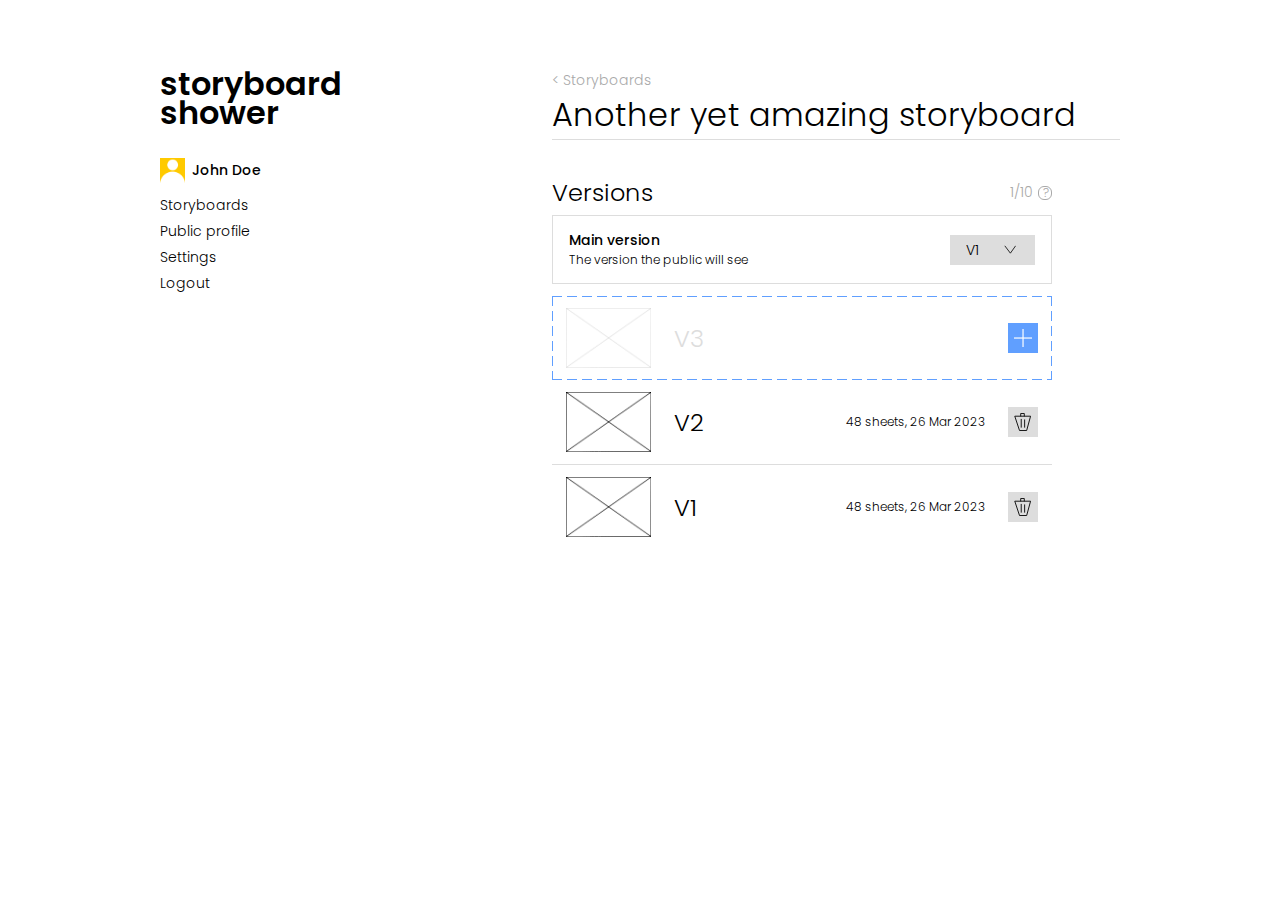
==== src/storyboard.html @ 3986ce91 "Pointer cursor on dropdown" ====
<!DOCTYPE html>
    <head>
        <title>Storyboard Shower</title>

        <link href="css/storyboard.css" rel="stylesheet" />
    </head>

    <body>
        <div id="main-layout">
            <div id="menu">
                <div id="title">
                    storyboard<br/>shower
                </div>
                <div id="user-bar">
                    <div id="user-image">
                        <img src="images/user.jpg"/>
                    </div>
                    <div id="user-name" class="global-regular-text-accent">
                        John Doe
                    </div>
                </div>
                <div id="menu-list">
                    <div><a href="">Storyboards</a></div>
                    <div><a href="">Public profile</a></div>
                    <div><a href="">Settings</a></div>
                    <div><a href="">Logout</a></div>
                </div>
            </div>
            <div id="content">
                <div id="header">
                    <a href="./storyboards.html" class="global-grey-text">
                        &lt; Storyboards
                    </a>
                    <div class="global-h2">
                        Another yet amazing storyboard
                    </div>
                </div>
                <div id="double-panel">
                    <div id="versions-panel">
                        <div id="versions-header">
                            <div class="global-h3">Versions</div>
                            <div class="global-grey-text">
                                1/10
                            </div>
                            <div id="info-button" class="global-description-text global-grey-text">
                                ?
                            </div>
                        </div>
                        <div id="main-version-selector" class="option-block">
                            <div class="option-upper-bar">
                                <div>
                                    <div class="global-regular-text-accent">
                                        Main version
                                    </div>
                                    <div class="global-description-text">
                                        The version the public will see
                                    </div>
                                </div>
                                <div>
                                    <select id="main-version-dropdown">
                                        <option id="V1">V1</option>
                                        <option id="V2">V2</option>
                                        <option id="V3">V3</option>
                                    </select>
                                </div>
                            </div>
                        </div>
                        <div id="versions-list">
                            <div class="new-version">
                                <img src="images/placeholder_grey.png" />
                                <div class="global-h3 global-light-grey-text">V3</div>
                                <div class="spacer"></div>
                                <a class="global-button global-button-accent global-small-icon-button" title="Add a new version">
                                    <img src="images/plus.png">
                                </a>
                            </div>
                            <div class="middle-version">
                                <img src="images/placeholder.png" />
                                <div class="global-h3 ">V2</div>
                                <div class="spacer"></div>
                                <div class="global-description-text">48 sheets, 26 Mar 2023</div>
                                <a class="global-button global-small-icon-button" title="Delete version">
                                    <img src="images/trashbin.svg">
                                </a>
                            </div>
                            <div>
                                <img src="images/placeholder.png" />
                                <div class="global-h3 ">V1</div>
                                <div class="spacer"></div>
                                <div class="global-description-text">48 sheets, 26 Mar 2023</div>
                                <a class="global-button global-small-icon-button" title="Delete version">
                                    <img src="images/trashbin.svg">
                                </a>
                            </div>
                        </div>
                    </div>
                    <div id="options-panel">

                    </div>
                </div>
            </div>
        </div>
    </body>
</html>
---- src/css/storyboard.css ----
@import url(./global.css);
@import url(./menu.css);

#content {
    width: 1000px;
}

#header {
    border-bottom: 1px solid var(--color-grey-light);
}

#double-panel {
    padding-top: 35px;
    display: flex;
    gap: 64px;
}

#versions-panel {
    width: 500px;
}

#versions-header {
    display: flex;
    align-items: center;
    gap: 5px;

    padding-bottom: 5px;
}

/* Versions header */
#versions-header>.global-h3 {
    flex-grow: 1;
}

#info-button {
    width: 12px;
    height: 12px;
    border: 1px solid var(--color-grey-medium);
    border-radius: 6px;
    display: flex;
    align-items: center;
    justify-content: center;
    cursor: help;
}

/* All options (the main versions selector too) are option blocks */
.option-block {
    border: 1px solid var(--color-grey-light);
    padding: 14px 16px;
}

.option-upper-bar {
    display: flex;
    align-items: center;
    justify-content: space-between;
}

#versions-list {
    margin-top: 12px;
}

#versions-list>div {
    display: flex;
    align-items: center;
    gap: 23px;
    height: 84px;
    padding: 0px 14px;
}

#versions-list>div>img {
    height: 60px;
}

#versions-list>div>.spacer {
    flex-grow: 1;
}

.new-version {
    background-image: 
        linear-gradient(to right,  var(--color-accent) 66%, transparent 33%), 
        linear-gradient(to right,  var(--color-accent) 66%, transparent 33%), 
        linear-gradient(to bottom, var(--color-accent) 66%, transparent 33%), 
        linear-gradient(to bottom, var(--color-accent) 66%, transparent 33%);
    background-position: left top, left bottom, left top, right top;
    background-repeat: repeat-x, repeat-x, repeat-y, repeat-y;
    background-size: 15px 1px, 15px 1px, 1px 15px, 1px 15px;
}

.middle-version {
    height: 59px;
    border-bottom: 1px solid var(--color-grey-light);
}
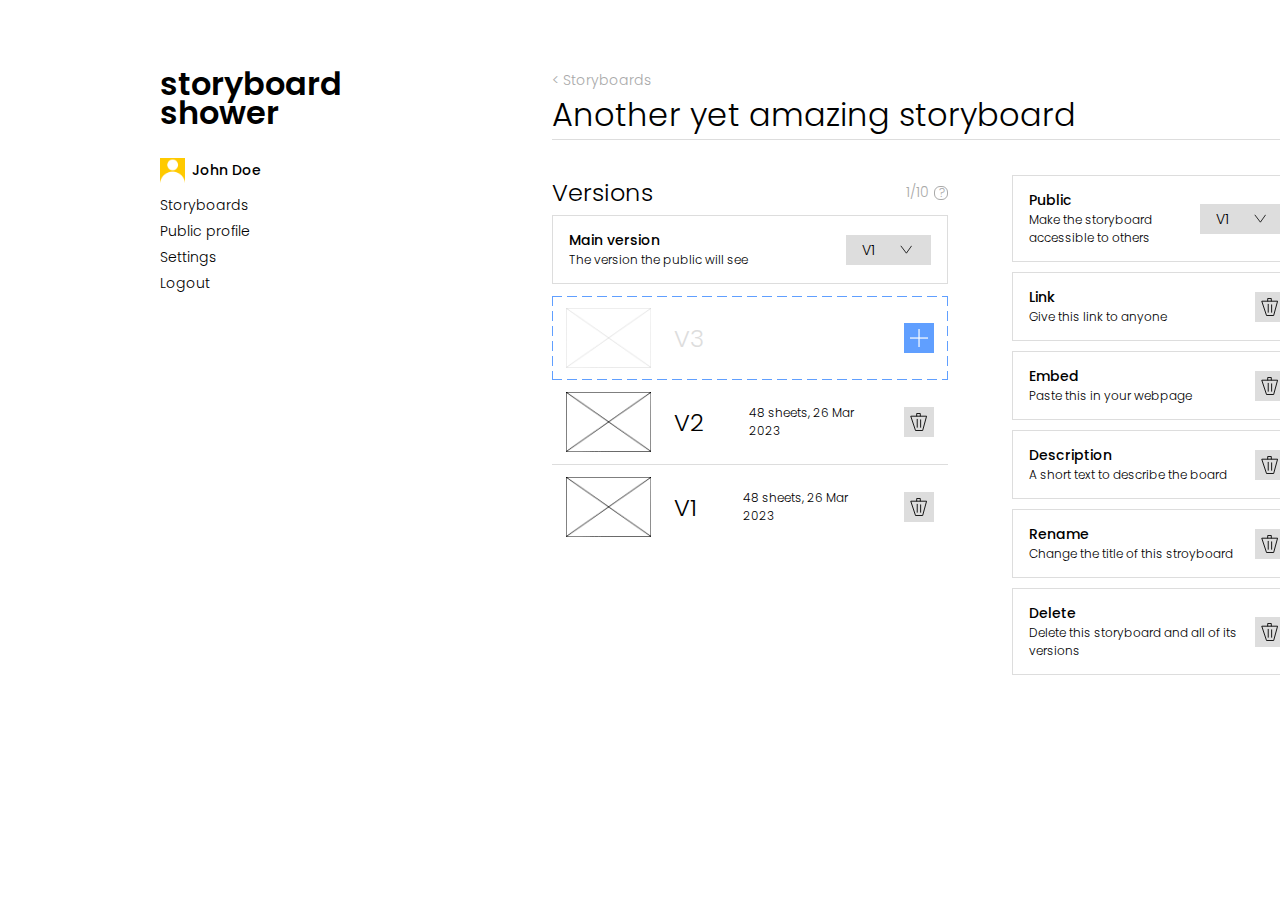
==== commit 5a3c1723: "Basic option blocks" ====
--- a/src/storyboard.html
+++ b/src/storyboard.html
@@ -94,8 +94,117 @@
                             </div>
                         </div>
                     </div>
+                    
                     <div id="options-panel">
-
+                        <div class="option-block">
+                            <div class="option-upper-bar">
+                                <div>
+                                    <div class="global-regular-text-accent">
+                                        Public
+                                    </div>
+                                    <div class="global-description-text">
+                                        Make the storyboard accessible to others
+                                    </div>
+                                </div>
+                                <div>
+                                    <select id="main-version-dropdown">
+                                        <option id="V1">V1</option>
+                                        <option id="V2">V2</option>
+                                        <option id="V3">V3</option>
+                                    </select>
+                                </div>
+                            </div>
+                        </div>
+
+                        <div class="option-block">
+                            <div class="option-upper-bar">
+                                <div>
+                                    <div class="global-regular-text-accent">
+                                        Link
+                                    </div>
+                                    <div class="global-description-text">
+                                        Give this link to anyone
+                                    </div>
+                                </div>
+                                <div>
+                                    <a class="global-button global-small-icon-button" title="Copy link">
+                                        <img src="images/trashbin.svg">
+                                    </a>
+                                </div>
+                            </div>
+                        </div>
+
+                        <div class="option-block">
+                            <div class="option-upper-bar">
+                                <div>
+                                    <div class="global-regular-text-accent">
+                                        Embed
+                                    </div>
+                                    <div class="global-description-text">
+                                        Paste this in your webpage
+                                    </div>
+                                </div>
+                                <div>
+                                    <a class="global-button global-small-icon-button" title="Copy code">
+                                        <img src="images/trashbin.svg">
+                                    </a>
+                                </div>
+                            </div>
+                        </div>
+
+                        <div class="option-block">
+                            <div class="option-upper-bar">
+                                <div>
+                                    <div class="global-regular-text-accent">
+                                        Description
+                                    </div>
+                                    <div class="global-description-text">
+                                        A short text to describe the board
+                                    </div>
+                                </div>
+                                <div>
+                                    <a class="global-button global-small-icon-button" title="Copy link">
+                                        <img src="images/trashbin.svg">
+                                    </a>
+                                </div>
+                            </div>
+                        </div>
+
+                        <div class="option-block">
+                            <div class="option-upper-bar">
+                                <div>
+                                    <div class="global-regular-text-accent">
+                                        Rename
+                                    </div>
+                                    <div class="global-description-text">
+                                        Change the title of this stroyboard
+                                    </div>
+                                </div>
+                                <div>
+                                    <a class="global-button global-small-icon-button" title="Copy link">
+                                        <img src="images/trashbin.svg">
+                                    </a>
+                                </div>
+                            </div>
+                        </div>
+
+                        <div class="option-block">
+                            <div class="option-upper-bar">
+                                <div>
+                                    <div class="global-regular-text-accent">
+                                        Delete
+                                    </div>
+                                    <div class="global-description-text">
+                                        Delete this storyboard and all of its versions
+                                    </div>
+                                </div>
+                                <div>
+                                    <a class="global-button global-small-icon-button" title="Copy link">
+                                        <img src="images/trashbin.svg">
+                                    </a>
+                                </div>
+                            </div>
+                        </div>
                     </div>
                 </div>
             </div>
--- a/src/css/storyboard.css
+++ b/src/css/storyboard.css
@@ -30,6 +30,13 @@
 /* Versions header */
 #versions-header>.global-h3 {
     flex-grow: 1;
+}
+
+#options-panel {
+    flex-grow: 1;
+    display: flex;
+    flex-direction: column;
+    gap: 10px;
 }
 
 #info-button {
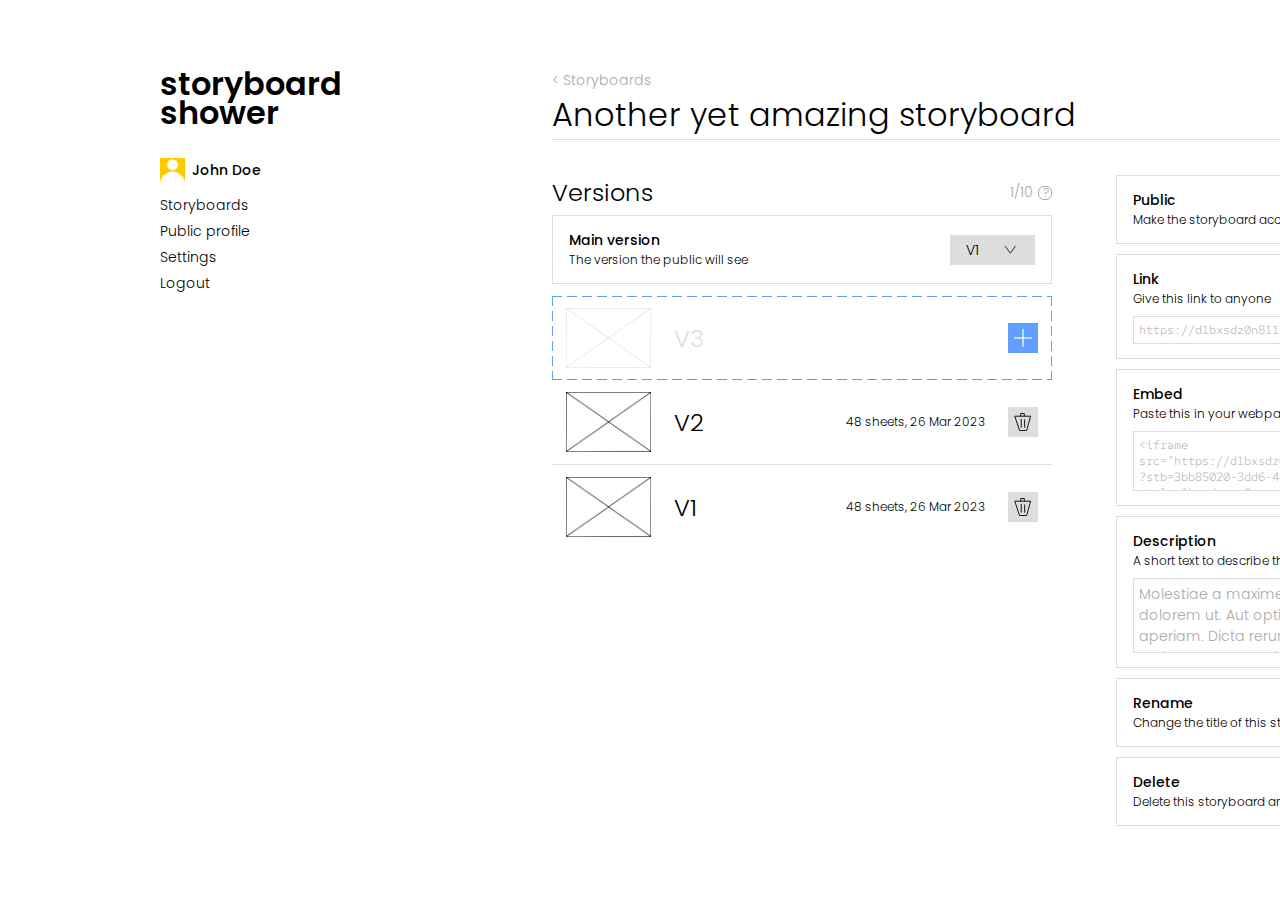
==== commit 7eb9f9c5: "Added text options" ====
--- a/src/storyboard.html
+++ b/src/storyboard.html
@@ -94,7 +94,7 @@
                             </div>
                         </div>
                     </div>
-                    
+
                     <div id="options-panel">
                         <div class="option-block">
                             <div class="option-upper-bar">
@@ -132,6 +132,11 @@
                                     </a>
                                 </div>
                             </div>
+                            <input 
+                                type="text" readonly="1"
+                                class="global-text-input global-mono-text global-grey-text" 
+                                value="https://d1bxsdz0n811yu.cloudfront.net/widget.html?stb=3bb85020-3dd6-4430-964b-f8705bcb6813"
+                            />
                         </div>
 
                         <div class="option-block">
@@ -150,6 +155,9 @@
                                     </a>
                                 </div>
                             </div>
+                            <textarea rows="3" readonly="1" class="global-text-input global-mono-text global-grey-text">
+&lt;iframe src=”https://d1bxsdz0n811yu.cloudfront.net/widget.html?stb=3bb85020-3dd6-4430-964b-f8705bcb6813” style="border: 0px; width: 800px; height: 450px;"&gt;&lt;/iframe&gt;
+                            </textarea>
                         </div>
 
                         <div class="option-block">
@@ -168,6 +176,10 @@
                                     </a>
                                 </div>
                             </div>
+                            <textarea rows="3" readonly="1" class="global-text-input global-grey-text">
+Molestiae a maxime quia mollitia. Sapiente ut dolorem ut. Aut optio quisquam qui dolor qui ut aperiam. Dicta rerum et sapiente officiis voluptas sed. Harum sunt reiciendis optio ea adipisci praesentium mollitia est. Eveniet facilis minima culpa in id provident accusamus.
+Laborum harum repellat nulla et assumenda reprehenderit esse asperiores. Cupiditate sed numquam ipsum soluta tempora. Ex quis quia voluptate sed. Eum iusto ipsam animi repellendus laboriosam. Accusantium corporis cumque quasi.
+                            </textarea>
                         </div>
 
                         <div class="option-block">
--- a/src/css/storyboard.css
+++ b/src/css/storyboard.css
@@ -1,5 +1,14 @@
 @import url(./global.css);
 @import url(./menu.css);
+
+textarea {
+    resize: none;
+
+    /* CSS needs this even if it's a repetition */
+    font-family: var(--font-poppins);
+	font-weight: 300;
+	font-size: 14px;
+}
 
 #content {
     width: 1000px;
@@ -17,6 +26,7 @@
 
 #versions-panel {
     width: 500px;
+    flex-shrink: 0;
 }
 
 #versions-header {
@@ -37,6 +47,7 @@
     display: flex;
     flex-direction: column;
     gap: 10px;
+    width: 430px;
 }
 
 #info-button {
@@ -54,12 +65,20 @@
 .option-block {
     border: 1px solid var(--color-grey-light);
     padding: 14px 16px;
+    display: flex;
+    flex-direction: column;
+    gap: 8px;
 }
 
 .option-upper-bar {
     display: flex;
     align-items: center;
     justify-content: space-between;
+}
+
+.option-detail {
+    border: 1px solid var(--color-grey-light);
+    padding: 5px;
 }
 
 #versions-list {
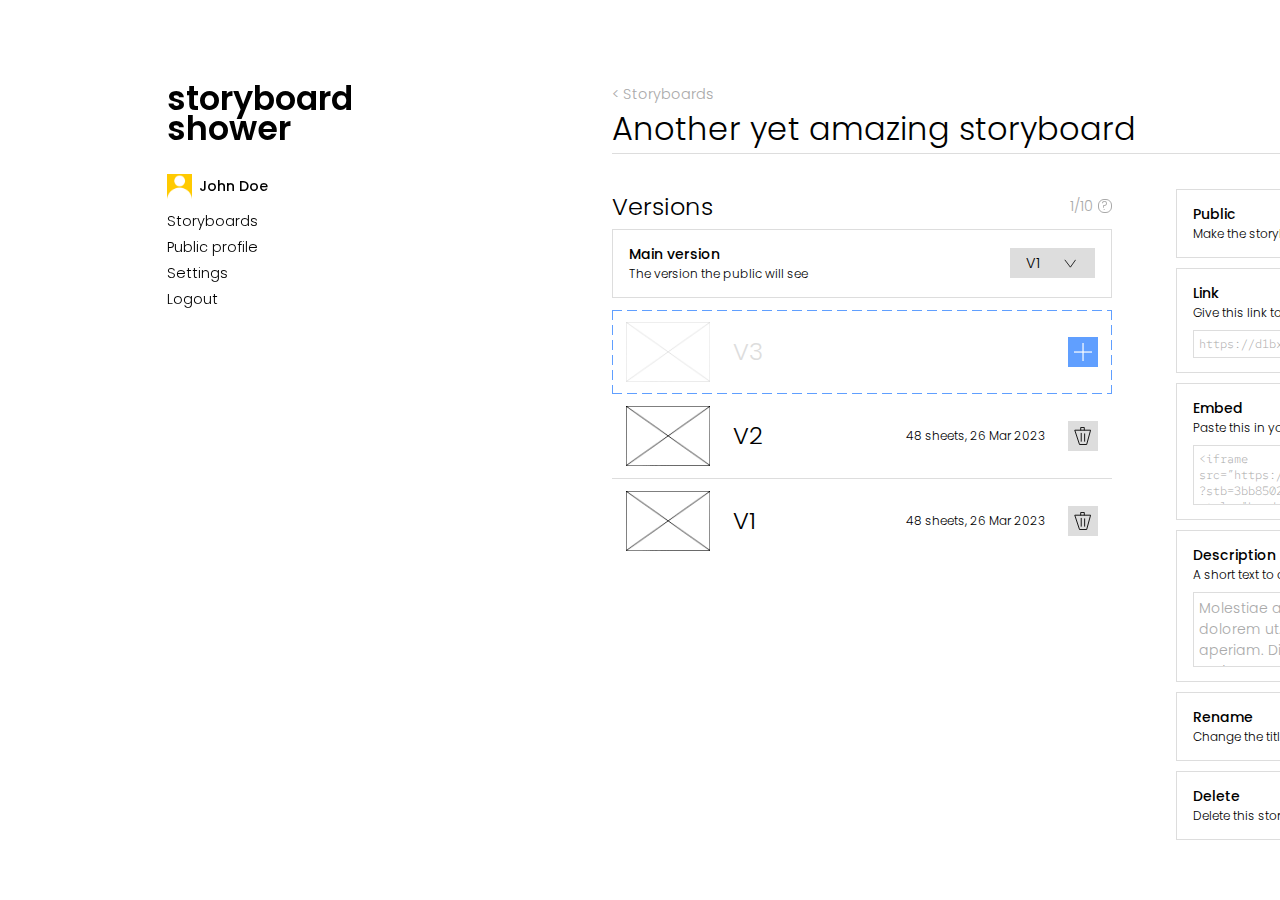
==== commit d3d5ae15: "Storyboards page to em" ====
--- a/src/storyboard.html
+++ b/src/storyboard.html
@@ -7,23 +7,25 @@
 
     <body>
         <div id="main-layout">
-            <div id="menu">
-                <div id="title">
-                    storyboard<br/>shower
-                </div>
-                <div id="user-bar">
-                    <div id="user-image">
-                        <img src="images/user.jpg"/>
-                    </div>
-                    <div id="user-name" class="global-regular-text-accent">
-                        John Doe
-                    </div>
-                </div>
-                <div id="menu-list">
-                    <div><a href="">Storyboards</a></div>
-                    <div><a href="">Public profile</a></div>
-                    <div><a href="">Settings</a></div>
-                    <div><a href="">Logout</a></div>
+            <div>
+                <div id="menu">
+                    <div id="title">
+                        storyboard<br/>shower
+                    </div>
+                    <div id="user-bar">
+                        <div id="user-image">
+                            <img src="images/user.jpg"/>
+                        </div>
+                        <div id="user-name" class="global-regular-text-accent">
+                            John Doe
+                        </div>
+                    </div>
+                    <div id="menu-list">
+                        <div><a href="">Storyboards</a></div>
+                        <div><a href="">Public profile</a></div>
+                        <div><a href="">Settings</a></div>
+                        <div><a href="">Logout</a></div>
+                    </div>
                 </div>
             </div>
             <div id="content">
@@ -42,7 +44,10 @@
                             <div class="global-grey-text">
                                 1/10
                             </div>
-                            <div id="info-button" class="global-description-text global-grey-text">
+                            <div 
+                                data-text="A storyboard can have at maximum ten versions. If you need to upload an eleventh one please remove an older version." 
+                                id="versions-info-button" class="global-description-text global-grey-text"
+                            >
                                 ?
                             </div>
                         </div>
@@ -71,7 +76,7 @@
                                 <div class="global-h3 global-light-grey-text">V3</div>
                                 <div class="spacer"></div>
                                 <a class="global-button global-button-accent global-small-icon-button" title="Add a new version">
-                                    <img src="images/plus.png">
+                                    <img src="images/button_icons/plus.png">
                                 </a>
                             </div>
                             <div class="middle-version">
@@ -80,7 +85,7 @@
                                 <div class="spacer"></div>
                                 <div class="global-description-text">48 sheets, 26 Mar 2023</div>
                                 <a class="global-button global-small-icon-button" title="Delete version">
-                                    <img src="images/trashbin.svg">
+                                    <img src="images/button_icons/trashbin.svg">
                                 </a>
                             </div>
                             <div>
@@ -89,12 +94,14 @@
                                 <div class="spacer"></div>
                                 <div class="global-description-text">48 sheets, 26 Mar 2023</div>
                                 <a class="global-button global-small-icon-button" title="Delete version">
-                                    <img src="images/trashbin.svg">
+                                    <img src="images/button_icons/trashbin.svg">
                                 </a>
                             </div>
                         </div>
                     </div>
 
+                    <!-- ################################ -->
+
                     <div id="options-panel">
                         <div class="option-block">
                             <div class="option-upper-bar">
@@ -107,11 +114,9 @@
                                     </div>
                                 </div>
                                 <div>
-                                    <select id="main-version-dropdown">
-                                        <option id="V1">V1</option>
-                                        <option id="V2">V2</option>
-                                        <option id="V3">V3</option>
-                                    </select>
+                                    <div class="global-toggle">
+                                        <div></div>
+                                    </div>
                                 </div>
                             </div>
                         </div>
@@ -128,7 +133,7 @@
                                 </div>
                                 <div>
                                     <a class="global-button global-small-icon-button" title="Copy link">
-                                        <img src="images/trashbin.svg">
+                                        <img src="images/button_icons/copy.svg">
                                     </a>
                                 </div>
                             </div>
@@ -151,7 +156,7 @@
                                 </div>
                                 <div>
                                     <a class="global-button global-small-icon-button" title="Copy code">
-                                        <img src="images/trashbin.svg">
+                                        <img src="images/button_icons/copy.svg">
                                     </a>
                                 </div>
                             </div>
@@ -171,8 +176,8 @@
                                     </div>
                                 </div>
                                 <div>
-                                    <a class="global-button global-small-icon-button" title="Copy link">
-                                        <img src="images/trashbin.svg">
+                                    <a class="global-button global-small-icon-button" title="Edit description">
+                                        <img src="images/button_icons/edit.svg">
                                     </a>
                                 </div>
                             </div>
@@ -193,8 +198,8 @@
                                     </div>
                                 </div>
                                 <div>
-                                    <a class="global-button global-small-icon-button" title="Copy link">
-                                        <img src="images/trashbin.svg">
+                                    <a class="global-button global-small-icon-button" title="Rename storyboard">
+                                        <img src="images/button_icons/edit.svg">
                                     </a>
                                 </div>
                             </div>
@@ -211,8 +216,8 @@
                                     </div>
                                 </div>
                                 <div>
-                                    <a class="global-button global-small-icon-button" title="Copy link">
-                                        <img src="images/trashbin.svg">
+                                    <a class="global-button global-small-icon-button" title="Delete storyboard">
+                                        <img src="images/button_icons/trashbin.svg">
                                     </a>
                                 </div>
                             </div>
--- a/src/css/storyboard.css
+++ b/src/css/storyboard.css
@@ -37,9 +37,45 @@
     padding-bottom: 5px;
 }
 
-/* Versions header */
 #versions-header>.global-h3 {
     flex-grow: 1;
+}
+
+#versions-info-button {
+    width: 12px;
+    height: 12px;
+    border: 1px solid var(--color-grey-medium);
+    border-radius: 6px;
+    display: flex;
+    align-items: center;
+    justify-content: center;
+    cursor: help;
+    position: relative;
+}
+
+#versions-info-button:before {
+    content: attr(data-text); /* here's the magic */
+    position: absolute;
+    
+    top: 100%;
+    left: 0px;
+    transform: translateX(-50%);
+    margin-top: 10px; /* and add a small left margin */
+    
+    /* basic styles */
+    width: 260px;
+    padding: 10px;
+    background: #000;
+    color: #fff;
+    text-align: center;
+    
+    /* hide by default */
+    display: none;
+}
+
+#versions-info-button:hover:before {
+    animation: opacity-fade-in var(--medium-time);
+    display: block;
 }
 
 #options-panel {
@@ -48,17 +84,6 @@
     flex-direction: column;
     gap: 10px;
     width: 430px;
-}
-
-#info-button {
-    width: 12px;
-    height: 12px;
-    border: 1px solid var(--color-grey-medium);
-    border-radius: 6px;
-    display: flex;
-    align-items: center;
-    justify-content: center;
-    cursor: help;
 }
 
 /* All options (the main versions selector too) are option blocks */
